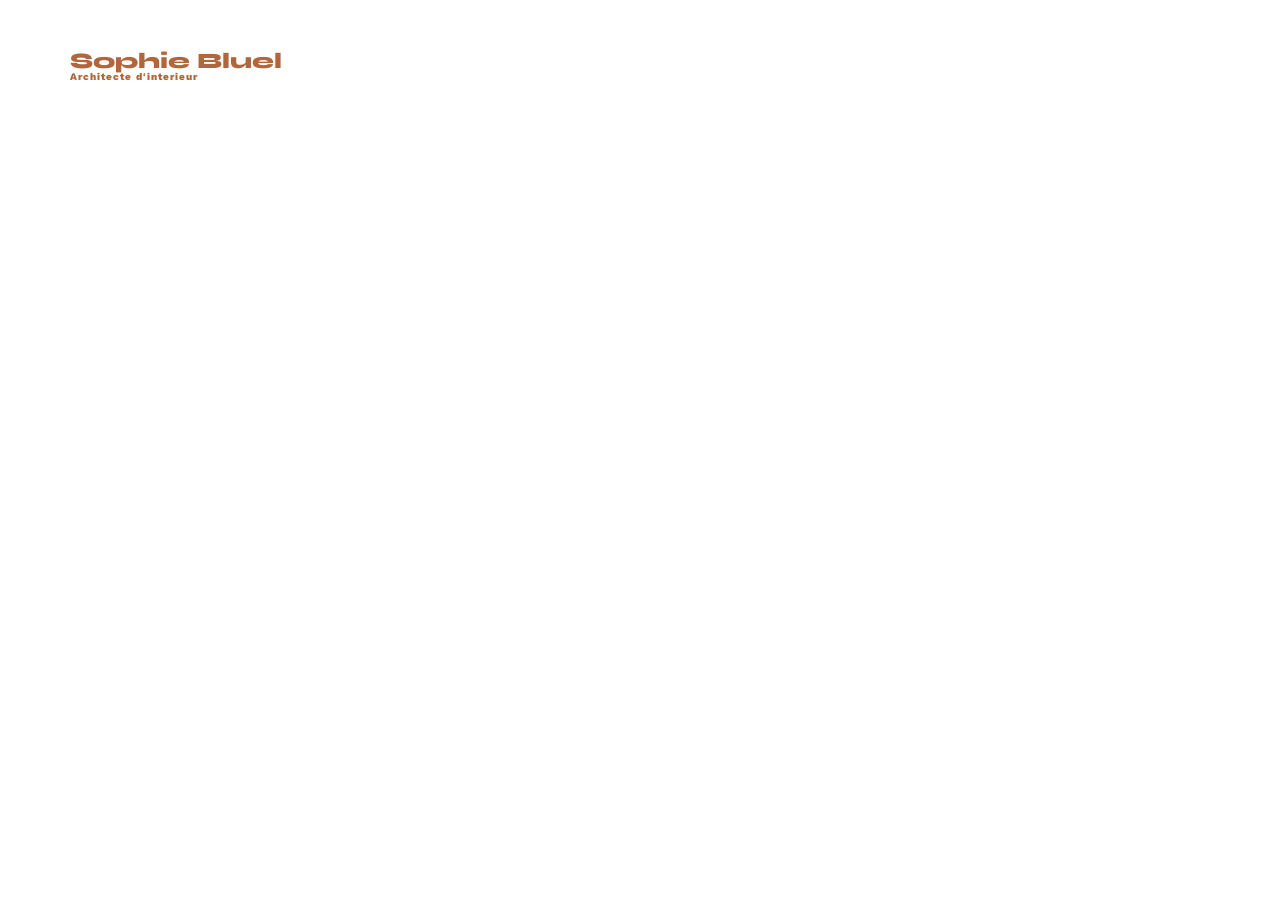
==== FrontEnd/login.html @ ccd6bb4a "Ajout de login.html et pointer index.html vers login.html" ====
<!DOCTYPE html>
<html lang="fr">
<head>
    <meta charset="UTF-8">
    <title>Sophie Bluel - Login</title>
    <meta name="viewport" content="width=device-width, initial-scale=1.0">
    <link rel="preconnect" href="https://fonts.googleapis.com">
    <link rel="preconnect" href="https://fonts.gstatic.com" crossorigin>
    <link href="https://fonts.googleapis.com/css2?family=Syne:wght@700;800&family=Work+Sans&display=swap" rel="stylesheet">
    <link rel="stylesheet" href="./assets/style.css">
</head>
<body>

<header>
    <h1>Sophie Bluel <span>Architecte d'interieur</span></h1>
    <nav>
        
    </nav>
</header>
---- FrontEnd/assets/style.css ----
/* http://meyerweb.com/eric/tools/css/reset/
   v2.0 | 20110126
   License: none (public domain)
*/

html, body, div, span, applet, object, iframe,
h1, h2, h3, h4, h5, h6, p, blockquote, pre,
a, abbr, acronym, address, big, cite, code,
del, dfn, em, img, ins, kbd, q, s, samp,
small, strike, strong, sub, sup, tt, var,
b, u, i, center,
dl, dt, dd, ol, ul, li,
fieldset, form, label, legend,
table, caption, tbody, tfoot, thead, tr, th, td,
article, aside, canvas, details, embed,
figure, figcaption, footer, header, hgroup,
menu, nav, output, ruby, section, summary,
time, mark, audio, video {
	margin: 0;
	padding: 0;
	border: 0;
	font-size: 100%;
	font: inherit;
	vertical-align: baseline;
}
/* HTML5 display-role reset for older browsers */
article, aside, details, figcaption, figure,
footer, header, hgroup, menu, nav, section {
	display: block;
}
body {
	line-height: 1;
}
ol, ul {
	list-style: none;
}
blockquote, q {
	quotes: none;
}
blockquote:before, blockquote:after,
q:before, q:after {
	content: '';
	content: none;
}
table {
	border-collapse: collapse;
	border-spacing: 0;
}
/** end reset css**/
body {
	max-width: 1140px;
	margin:auto;
	font-family: 'Work Sans' ;
	font-size: 14px;
}
header {
	display: flex;
	justify-content: space-between;
	margin: 50px 0
}
section {
	margin: 50px 0
}

h1{
	display: flex;
	flex-direction: column;
	font-family: 'Syne';
	font-size: 22px;
	font-weight: 800;
	color: #B1663C
}

h1 > span {
	font-family: 'Work Sans';
	font-size:10px;
	letter-spacing: 0.1em;
;
}

h2{
	font-family: 'Syne';
	font-weight: 700;
	font-size: 30px;
	color: #1D6154
}
nav ul {
	display: flex;
	align-items: center;
	list-style-type: none;

}
nav li {
	padding: 0 10px;
	font-size: 1.2em;
}

li:hover {
	color: #B1663C;
}
#introduction {
	display: flex;
	align-items: center;
}
#introduction figure {
	flex: 1
}
#introduction img {
	display: block;
	margin: auto;
	width: 80%;
}

#introduction article {
	flex: 1
}
#introduction h2 {
	margin-bottom: 1em;
}

#introduction p {
	margin-bottom: 0.5em;
}
#portfolio h2 {
	text-align: center;
	margin-bottom: 1em;
}
.filters {
    display: flex;
    justify-content: center;
    gap: 15px;
    margin-bottom: 40px;
}

.btn-filter {
    font-family: 'Syne';
    font-weight: 700;
    color: #1D6154;
    background-color: white;
    border: 1px solid #1D6154;
    border-radius: 60px;
    padding: 10px 20px;
    cursor: pointer;
    font-size: 16px;
    transition: all 0.3s;
}

.btn-filter:hover {
    background-color: #1D6154;
    color: white;
}

.btn-filter.active {
    background-color: #1D6154;
    color: white;
}

.gallery {
	width: 100%;
	display: grid;
	grid-template-columns: 1fr 1fr 1fr;
	grid-column-gap: 20px;
	grid-row-gap: 20px;
}

.gallery img {
	width: 100%;

}
#contact {
	width: 50%;
margin: auto;
}
#contact > * {
	text-align: center;

}
#contact h2{
	margin-bottom: 20px;
}
#contact form {
	text-align: left;
	margin-top:30px;
	display: flex;
	flex-direction: column;
}

#contact input {
	height: 50px;
	font-size: 1.2em;
	border: none;
	box-shadow: 0px 4px 14px rgba(0, 0, 0, 0.09);
}
#contact label {
	margin: 2em 0 1em 0;
}
#contact textarea {
	border: none;
	box-shadow: 0px 4px 14px rgba(0, 0, 0, 0.09);
}

input[type="submit"]{
	font-family: 'Syne';
	font-weight: 700;
	color: white;
	background-color: #1D6154;
	margin : 2em auto ;
	width: 180px;
	text-align: center;
	border-radius: 60px ;
}

footer nav ul {
	display: flex;
	justify-content: flex-end;
	margin: 2em
}
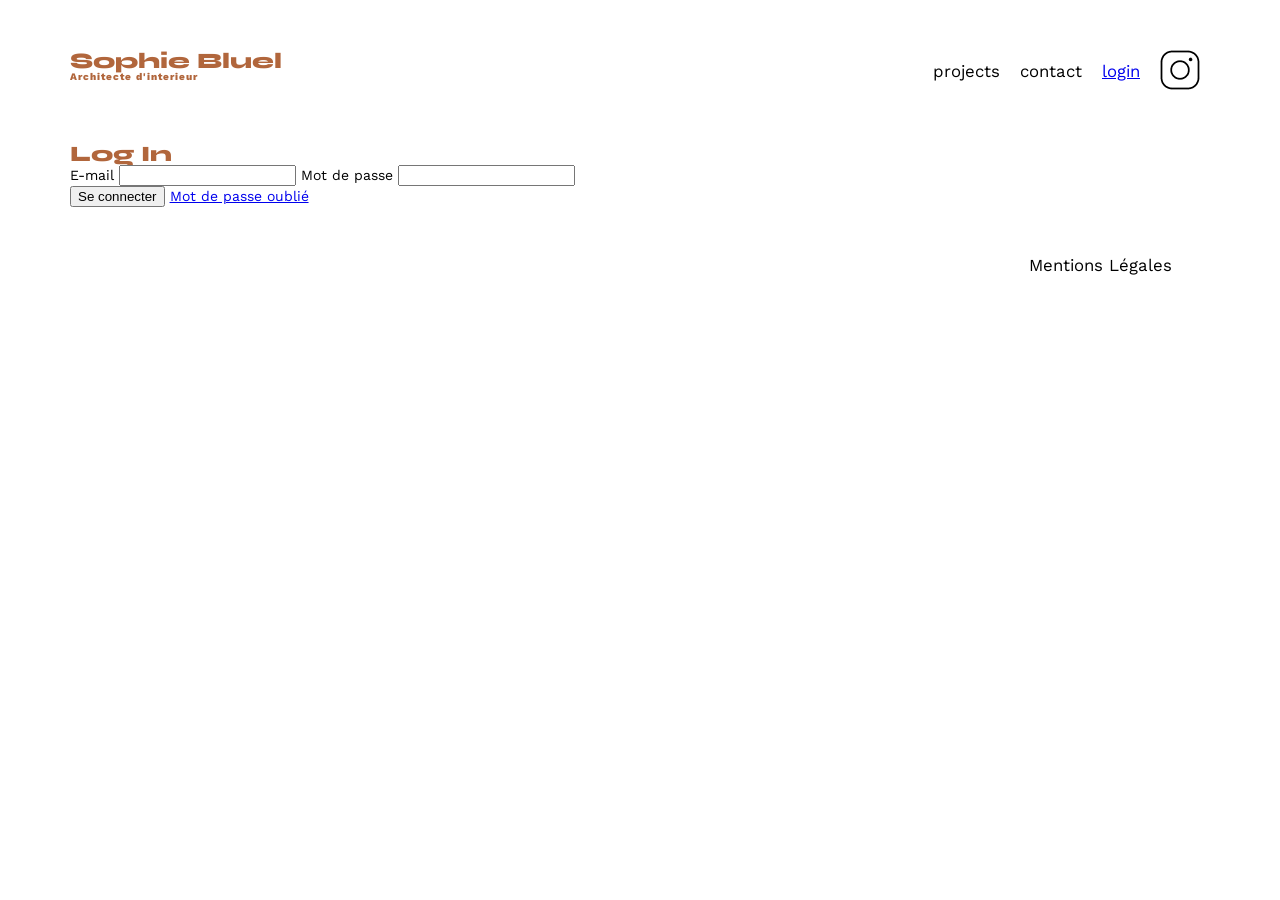
==== commit dcbd71d2: "ajout de la page de login html" ====
--- a/FrontEnd/login.html
+++ b/FrontEnd/login.html
@@ -14,6 +14,42 @@
 <header>
     <h1>Sophie Bluel <span>Architecte d'interieur</span></h1>
     <nav>
-        
+        <ul>
+            <li>projects</li>
+            <li>contact</li>
+            <li><a href="login.html">login</a></li>
+            <li><img src="./assets/icons/instagram.png" alt="Instagram"></li>
+        </ul>
     </nav>
-</header>+</header>
+
+<main>
+    <section id="login">
+        <h1>Log In</h1>
+        <form>
+            <label for="email">E-mail</label>
+            <input type="email" id="email" name="email">
+
+            <label for="password">Mot de passe</label>
+            <input type="password" id="password" name="password">
+
+            <p id="error-message"></p>
+
+            <button type="button" id="btn-login">Se connecter</button>
+
+            <a href="#">Mot de passe oublié</a>
+        </form>
+    </section>
+</main>
+
+<footer>
+    <nav>
+        <ul>
+            <li>Mentions Légales</li>
+        </ul>
+    </nav>
+</footer>
+
+<script type="module" src="./assets/js/login.js"></script>
+</body>
+</html>
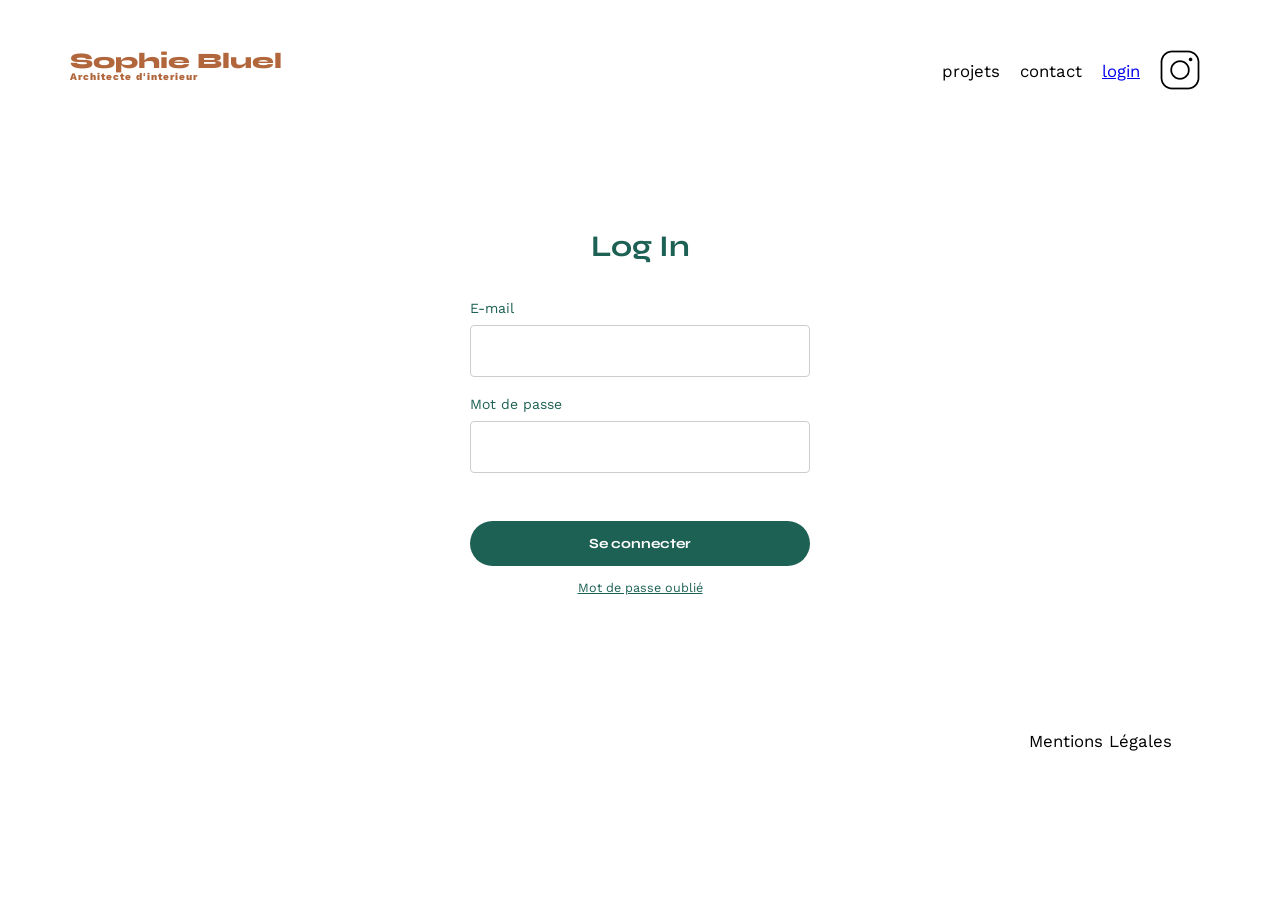
==== commit c6bd04d5: "remplissage dynamique du select des catégories dans le formulaire" ====
--- a/FrontEnd/login.html
+++ b/FrontEnd/login.html
@@ -15,7 +15,7 @@
     <h1>Sophie Bluel <span>Architecte d'interieur</span></h1>
     <nav>
         <ul>
-            <li>projects</li>
+            <li>projets</li>
             <li>contact</li>
             <li><a href="login.html">login</a></li>
             <li><img src="./assets/icons/instagram.png" alt="Instagram"></li>
--- a/FrontEnd/assets/style.css
+++ b/FrontEnd/assets/style.css
@@ -216,3 +216,205 @@
 	margin: 2em
 }
 
+/* Page de login*/
+
+#login {
+    display: flex;
+    flex-direction: column;
+    align-items: center;
+    justify-content: center;
+    min-height: 60vh;
+    gap: 30px;
+}
+
+#login h1 {
+	font-family: 'Syne';
+	color: #1D6154;
+	font-size: 30px;
+	font-weight: 700;
+}
+
+#login form {
+    display: flex;
+    flex-direction: column;
+    width: 100%;
+    max-width: 340px;
+    gap: 10px;
+}
+
+#login label {
+    font-family: 'Work Sans';
+    font-size: 1em;
+    color: #1D6154;
+    margin-top: 10px;
+}
+
+#login input {
+    height: 50px;
+    font-size: 1em;
+    border: 1px solid #ccc;
+    border-radius: 4px;
+    padding: 0 14px;
+    background-color: #fff;
+    box-shadow: none;
+}
+
+#login input:focus {
+    outline: none;
+    border-color: #1D6154;
+}
+
+#login #btn-login {
+    font-family: 'Syne';
+    font-weight: 700;
+    color: white;
+    background-color: #1D6154;
+    border: none;
+    border-radius: 60px;
+    padding: 14px;
+    font-size: 1em;
+    cursor: pointer;
+    margin-top: 16px;
+    transition: background-color 0.3s;
+}
+
+#login #btn-login:hover {
+    background-color: #154f3d;
+}
+
+#login a {
+    text-align: center;
+    font-family: 'Work Sans';
+    font-size: 0.9em;
+    color: #1D6154;
+    text-decoration: underline;
+    cursor: pointer;
+    margin-top: 6px;
+}
+
+#login #error-message {
+    color: #c0392b;
+    font-size: 0.9em;
+    text-align: center;
+    min-height: 1em; /* évite que le layout saute quand le message apparaît */
+}
+#edit-banner {
+    display: none;
+    background-color: #000;
+    color: #fff;
+    text-align: center;
+    padding: 10px;
+    font-family: 'Work Sans';
+    font-size: 1em;
+}
+
+#portfolio h2 {
+    display: flex ;
+    align-items: center;
+    justify-content: center;
+    gap: 20px;
+    margin-bottom: 30px;
+}
+
+#btn-modifier {
+	display: none;
+    background: none;
+    border: none;
+    font-family: Work sans;
+    font-weight: 400;
+    font-size: 14px;
+    align-items: center;
+    nav-right: auto;
+    cursor: pointer;
+    gap: 5px;
+}
+/*MODALE*/
+#modal-overlay {
+    display: none;
+    position: fixed;
+    top: 0;
+    left: 0;
+    width: 100%;
+    height: 100%;
+    background-color: rgba(0, 0, 0, 0.5);
+    z-index: 100;
+    justify-content: center;
+    align-items: center;
+}
+
+#modal {
+    background-color: #fff;
+    border-radius: 10px;
+    padding: 40px;
+    width: 500px;
+    position: relative;
+    overflow-y: auto;
+    max-height: 80vh;
+}
+
+#modal-close {
+    position: absolute;
+    top: 15px;
+    right: 15px;
+    background: none;
+    border: none;
+    font-size: 1.2em;
+    cursor: pointer;
+}
+
+#modal-works {
+    display: grid;
+    grid-template-columns: 1fr 1fr 1fr;
+    gap: 10px;
+    margin: 20px 0;
+}
+
+#modal-works img {
+    width: 100%;
+}
+
+#btn-add-photo {
+    font-family: 'Syne';
+    font-weight: 700;
+    color: white;
+    background-color: #1D6154;
+    border: none;
+    border-radius: 60px;
+    padding: 14px 32px;
+    cursor: pointer;
+    display: block;
+    margin: auto;
+}
+
+/* Zone formulaire cachée par défaut */
+#modal-form {
+    display: none;
+}
+
+#btn-back {
+    background: none;
+    border: none;
+    font-size: 1.2em;
+    cursor: pointer;
+}
+/*poubelle*/
+#modal-works figure {
+    position: relative;
+}
+
+.btn-delete {
+    position: absolute;
+    top: 5px;
+    right: 5px;
+    background-color: #000;
+    color: #fff;
+    border: none;
+    border-radius: 4px;
+    padding: 5px 8px;
+    cursor: pointer;
+    font-size: 0.8em;
+}
+
+button-delete:hover{
+    background-color: #333;
+}
